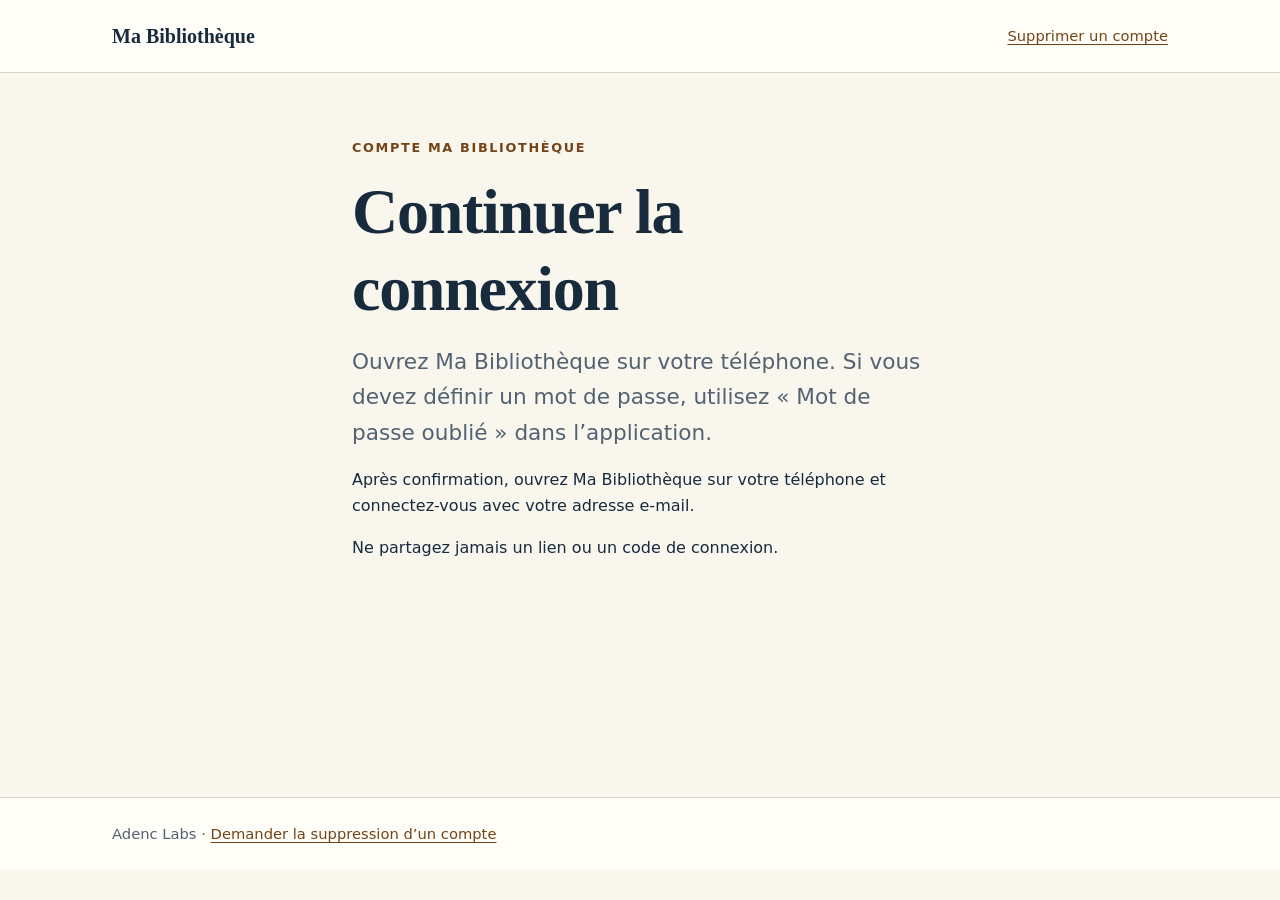
==== index.html @ bae602fe "Publish account help and deletion request pages" ====
<!doctype html>
<html lang="fr">
<head>
  <meta charset="utf-8">
  <meta name="viewport" content="width=device-width, initial-scale=1">
  <meta name="referrer" content="no-referrer">
  <meta http-equiv="Content-Security-Policy" content="default-src 'none'; style-src 'self'; script-src 'self'; connect-src https://biqufagdklropvjkxctp.supabase.co; base-uri 'none'; form-action 'none'">
  <title>Connexion — Ma Bibliothèque</title>
  <link rel="stylesheet" href="style.css">
  <script defer src="auth.js"></script>
</head>
<body>
  <a class="skip" href="#contenu">Aller au contenu</a>
  <header class="site-header"><div class="header-inner"><span class="brand">Ma Bibliothèque</span><nav class="header-nav" aria-label="Informations"><a href="suppression-compte.html">Supprimer un compte</a></nav></div></header>
  <main class="wrap auth-wrap" id="contenu">
    <p class="eyebrow">Compte Ma Bibliothèque</p>
    <h1>Continuer la connexion</h1>
    <p id="status" class="lead" role="status">Vérification du lien…</p>
    <form id="password-form" class="auth-card" hidden>
      <h2>Choisir un mot de passe</h2>
      <label for="password">Nouveau mot de passe</label>
      <input id="password" type="password" minlength="8" autocomplete="new-password" required>
      <label for="confirmation">Confirmer le mot de passe</label>
      <input id="confirmation" type="password" minlength="8" autocomplete="new-password" required>
      <button type="submit">Enregistrer</button>
    </form>
    <p>Après confirmation, ouvrez Ma Bibliothèque sur votre téléphone et connectez-vous avec votre adresse e-mail.</p>
    <p>Ne partagez jamais un lien ou un code de connexion.</p>
  </main>
  <footer class="site-footer"><div><p>Adenc Labs · <a href="suppression-compte.html">Demander la suppression d’un compte</a></p></div></footer>
</body>
</html>
---- style.css ----
:root {
  color-scheme: light;
  --paper: #f9f6ee;
  --surface: #fffdf8;
  --ink: #172b3d;
  --muted: #526271;
  --line: #d8d3c7;
  --accent: #ac6d28;
  --accent-dark: #744416;
  --draft: #693b13;
  --draft-bg: #fff0d6;
}
* { box-sizing: border-box; }
html { scroll-behavior: smooth; }
body { margin: 0; background: var(--paper); color: var(--ink); font: 1rem/1.65 system-ui, -apple-system, BlinkMacSystemFont, "Segoe UI", sans-serif; }
a { color: var(--accent-dark); text-underline-offset: .2em; }
a:hover { color: #523009; }
a:focus-visible { outline: 3px solid var(--accent); outline-offset: 4px; border-radius: 2px; }
.skip { position: absolute; left: 1rem; top: -6rem; z-index: 10; padding: .5rem .75rem; background: var(--surface); }
.skip:focus { top: .5rem; }
.site-header { border-bottom: 1px solid var(--line); background: var(--surface); }
.header-inner, .wrap, .site-footer > div { max-width: 72rem; margin: 0 auto; padding: 0 clamp(1rem, 4vw, 3rem); }
.header-inner { min-height: 4.5rem; display: flex; align-items: center; justify-content: space-between; gap: 1rem; }
.brand { display: inline-flex; align-items: center; font-family: Georgia, serif; font-size: 1.25rem; font-weight: bold; text-decoration: none; color: var(--ink); }
.brand-mark { width: 1.5rem; height: 1.5rem; flex: none; color: var(--accent); margin-right: .45rem; }
.header-nav { display: flex; flex-wrap: wrap; gap: .35rem 1.25rem; font-size: .92rem; }
.wrap { padding-top: clamp(2rem, 5vw, 4rem); padding-bottom: 4rem; }
.draft { border: 1px solid #d29b55; background: var(--draft-bg); color: var(--draft); border-radius: .75rem; padding: .9rem 1.15rem; margin-bottom: 2rem; }
.draft strong { display: block; font-size: .95rem; text-transform: uppercase; letter-spacing: .08em; }
.draft p { margin: .2rem 0 0; }
.eyebrow { color: var(--accent-dark); letter-spacing: .13em; font-size: .8rem; font-weight: 750; text-transform: uppercase; }
h1, h2, h3 { font-family: Georgia, serif; line-height: 1.2; letter-spacing: -.02em; }
h1 { max-width: 18ch; font-size: clamp(2.3rem, 5vw, 4.25rem); margin: .4rem 0 1rem; }
h2 { font-size: clamp(1.5rem, 2.4vw, 2rem); margin: 0 0 .9rem; }
h3 { font-size: 1.2rem; margin: 1.6rem 0 .5rem; }
p { margin: 0 0 1rem; }
.lead { font-size: clamp(1.1rem, 1.8vw, 1.35rem); color: var(--muted); max-width: 48rem; }
.page-grid { display: grid; grid-template-columns: minmax(0, 1fr) 17rem; gap: clamp(2rem, 5vw, 5rem); align-items: start; margin-top: 3rem; }
.article { min-width: 0; }
.article a { overflow-wrap: anywhere; }
.article section { border-top: 1px solid var(--line); padding: 2rem 0; scroll-margin-top: 1rem; }
.article section:first-child { border-top: 0; padding-top: 0; }
.article ul, .article ol { padding-left: 1.4rem; margin: .4rem 0 1rem; }
.article li { margin: 0 0 .5rem; }
.toc { position: sticky; top: 1.5rem; background: var(--surface); border: 1px solid var(--line); border-radius: 1rem; padding: 1.25rem; }
.toc h2 { font: 750 .75rem/1.3 system-ui, sans-serif; letter-spacing: .12em; text-transform: uppercase; margin: 0 0 .8rem; }
.toc ol { margin: 0; padding-left: 1.3rem; font-size: .9rem; }
.toc li { margin-bottom: .55rem; }
.meta { display: grid; grid-template-columns: repeat(2, minmax(0, 1fr)); gap: .7rem 1.5rem; margin: 1.75rem 0 0; padding: 1.2rem 1.5rem; border: 1px solid var(--line); background: var(--surface); border-radius: .75rem; }
.meta div { min-width: 0; }
.meta dt { font-size: .76rem; font-weight: 750; color: var(--muted); text-transform: uppercase; letter-spacing: .06em; }
.meta dd { margin: .2rem 0 0; overflow-wrap: anywhere; }
.todo { background: #fff2d9; color: #683b15; padding: .08em .3em; border-radius: .2em; }
.callout { border-left: .3rem solid var(--accent); background: var(--surface); padding: 1.1rem 1.25rem; margin: 1.3rem 0; }
.callout > :last-child { margin-bottom: 0; }
.site-footer { border-top: 1px solid var(--line); background: var(--surface); color: var(--muted); font-size: .92rem; }
.site-footer > div { padding-top: 1.5rem; padding-bottom: 1.5rem; }
.site-footer p { margin: 0; }
@media (max-width: 48rem) { .header-inner { align-items: flex-start; flex-direction: column; justify-content: center; padding-top: .85rem; padding-bottom: .85rem; } .page-grid { display: block; } .toc { position: static; margin-bottom: 2rem; } .meta { grid-template-columns: 1fr; } }
@media print { body { background: white; } .skip, .toc { display: none; } .wrap { padding: 1rem 0; } .page-grid { display: block; } a { color: inherit; } }
.auth-wrap { min-height: calc(100vh - 11rem); max-width: 42rem; }
.auth-wrap h1 { max-width: none; }
.auth-card { padding: 1.5rem; border: 1px solid var(--line); border-radius: 1rem; background: var(--surface); margin: 2rem 0; }
.auth-card label { display: block; font-weight: 700; margin: 1rem 0 .3rem; }
.auth-card input { width: 100%; padding: .85rem; border: 1px solid var(--line); border-radius: .55rem; font: inherit; }
.auth-card button { border: 0; border-radius: .55rem; padding: .85rem 1.5rem; margin-top: 1.3rem; background: var(--accent-dark); color: white; font: 700 1rem system-ui; cursor: pointer; }
.auth-card button:disabled { opacity: .5; cursor: wait; }
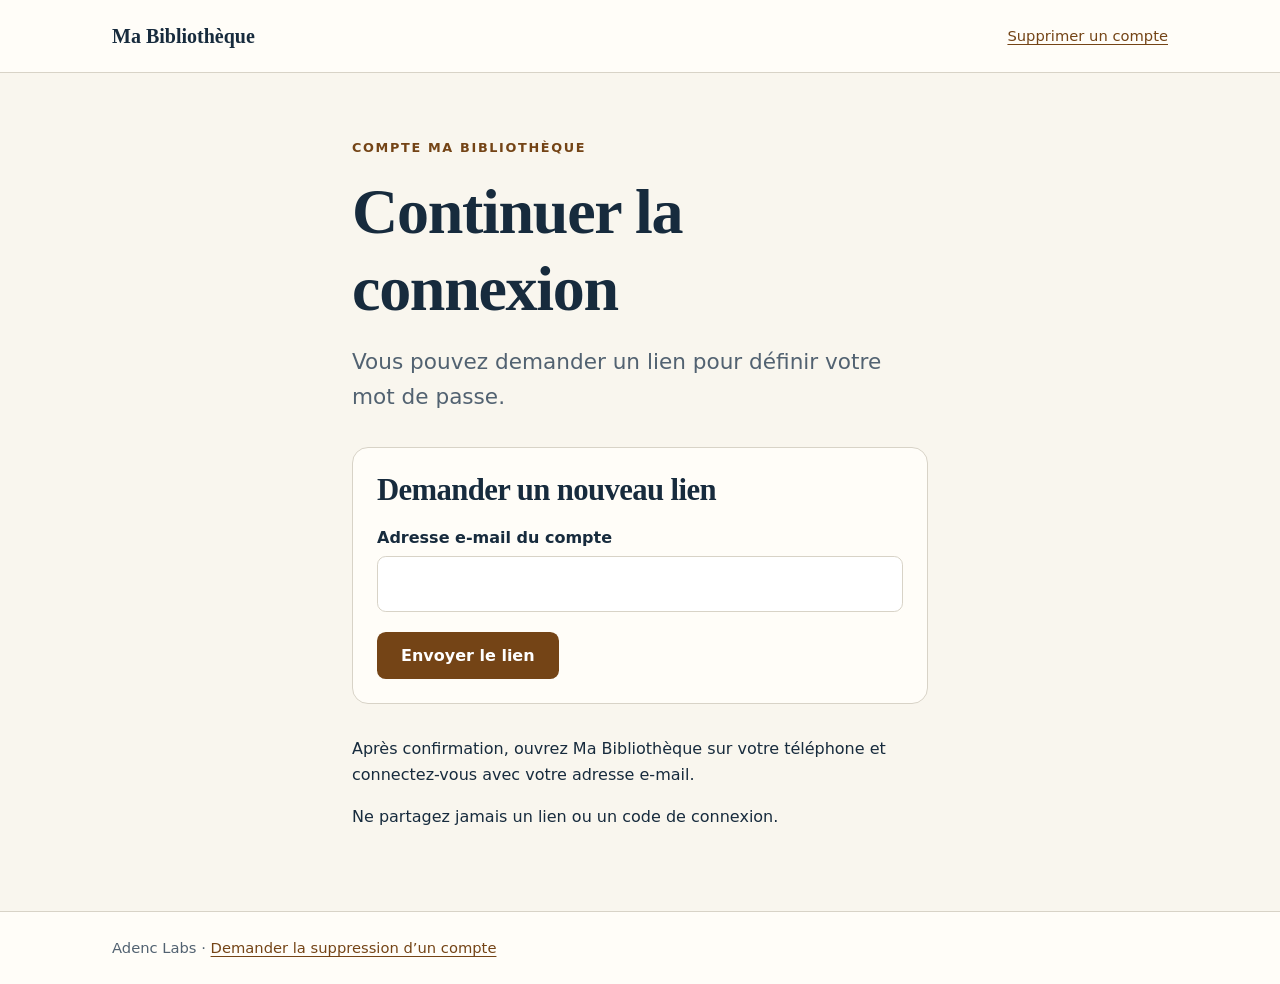
==== commit e29d77ce: "Offer browser-based password recovery for mobile accounts" ====
--- a/index.html
+++ b/index.html
@@ -24,6 +24,12 @@
       <input id="confirmation" type="password" minlength="8" autocomplete="new-password" required>
       <button type="submit">Enregistrer</button>
     </form>
+    <form id="recovery-form" class="auth-card" hidden>
+      <h2>Demander un nouveau lien</h2>
+      <label for="email">Adresse e-mail du compte</label>
+      <input id="email" type="email" autocomplete="email" required>
+      <button type="submit">Envoyer le lien</button>
+    </form>
     <p>Après confirmation, ouvrez Ma Bibliothèque sur votre téléphone et connectez-vous avec votre adresse e-mail.</p>
     <p>Ne partagez jamais un lien ou un code de connexion.</p>
   </main>
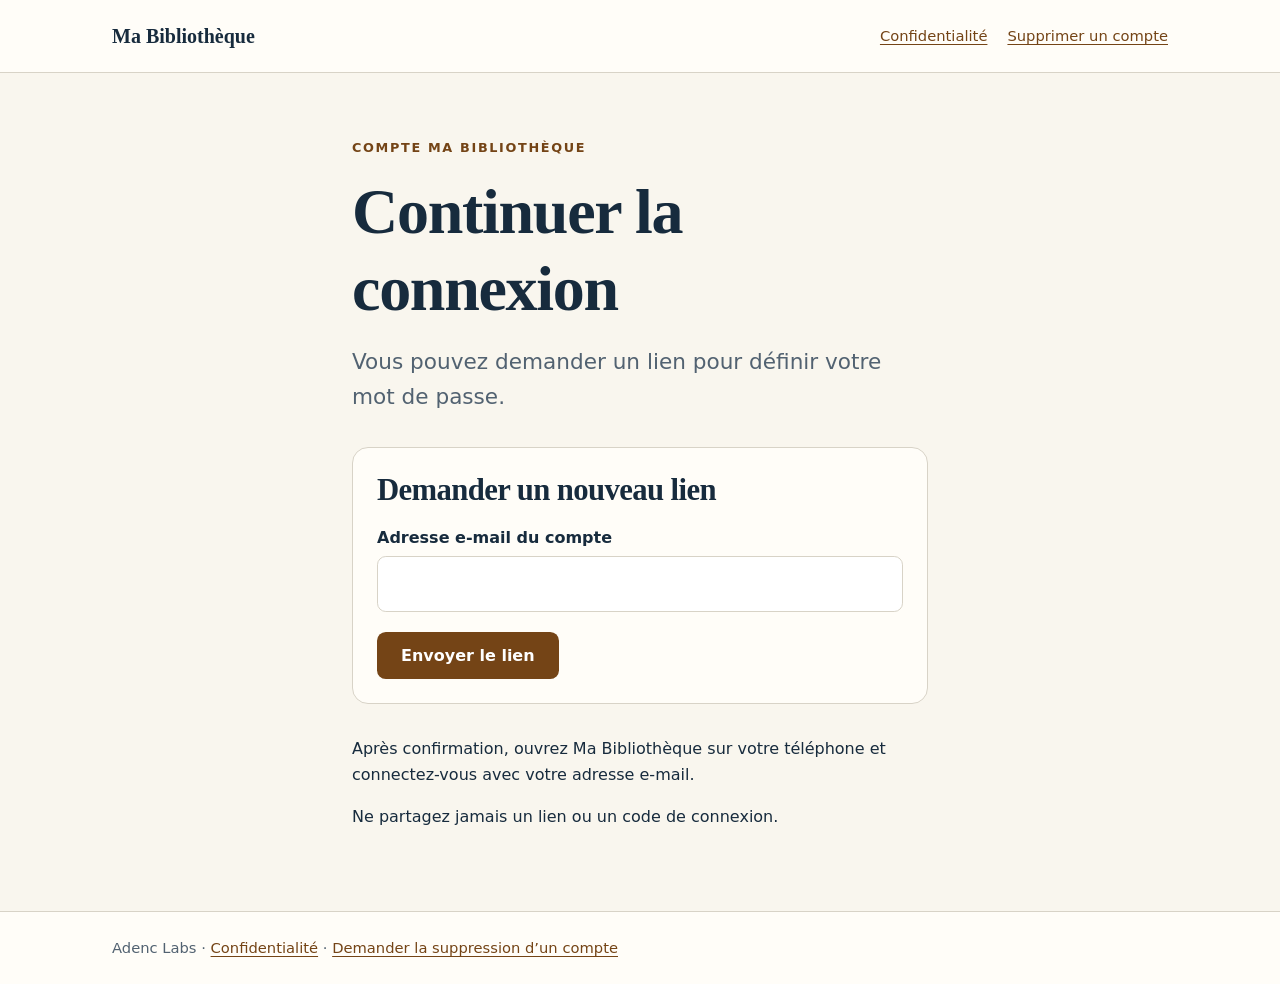
==== commit 97f3b6bd: "Link privacy policy from account recovery" ====
--- a/index.html
+++ b/index.html
@@ -11,7 +11,7 @@
 </head>
 <body>
   <a class="skip" href="#contenu">Aller au contenu</a>
-  <header class="site-header"><div class="header-inner"><span class="brand">Ma Bibliothèque</span><nav class="header-nav" aria-label="Informations"><a href="suppression-compte.html">Supprimer un compte</a></nav></div></header>
+  <header class="site-header"><div class="header-inner"><span class="brand">Ma Bibliothèque</span><nav class="header-nav" aria-label="Informations"><a href="confidentialite.html">Confidentialité</a><a href="suppression-compte.html">Supprimer un compte</a></nav></div></header>
   <main class="wrap auth-wrap" id="contenu">
     <p class="eyebrow">Compte Ma Bibliothèque</p>
     <h1>Continuer la connexion</h1>
@@ -33,6 +33,6 @@
     <p>Après confirmation, ouvrez Ma Bibliothèque sur votre téléphone et connectez-vous avec votre adresse e-mail.</p>
     <p>Ne partagez jamais un lien ou un code de connexion.</p>
   </main>
-  <footer class="site-footer"><div><p>Adenc Labs · <a href="suppression-compte.html">Demander la suppression d’un compte</a></p></div></footer>
+  <footer class="site-footer"><div><p>Adenc Labs · <a href="confidentialite.html">Confidentialité</a> · <a href="suppression-compte.html">Demander la suppression d’un compte</a></p></div></footer>
 </body>
 </html>
